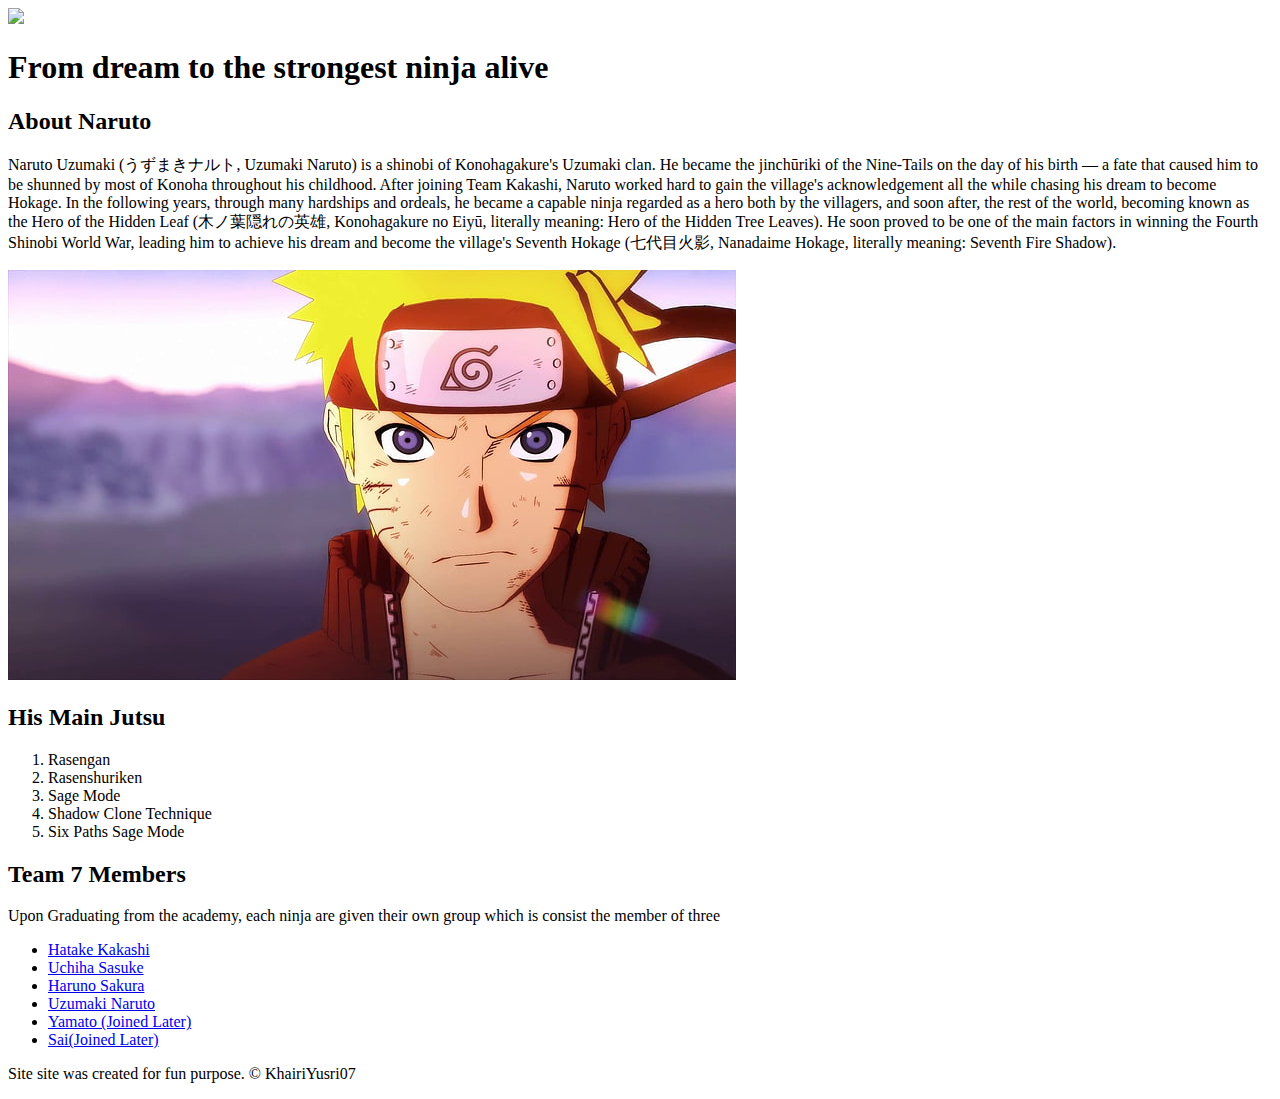
==== index.html @ 047dce58 "Rename Index.html to index.html" ====
<!DOCTYPE html>
<html>
<head>
	<title>Naruto</title>
</head>
<body>
	<!-- Header Element-->
<header>
	<img src="img/header.jpg">
	<h1>From dream to the strongest ninja alive</h1>
</header>

	<!-- Main Element -->
	<main>
		<h2>About Naruto</h2>
		<p>Naruto Uzumaki (うずまきナルト, Uzumaki Naruto) is a shinobi of Konohagakure's Uzumaki clan. He became the jinchūriki of the Nine-Tails on the day of his birth — a fate that caused him to be shunned by most of Konoha throughout his childhood. After joining Team Kakashi, Naruto worked hard to gain the village's acknowledgement all the while chasing his dream to become Hokage. In the following years, through many hardships and ordeals, he became a capable ninja regarded as a hero both by the villagers, and soon after, the rest of the world, becoming known as the Hero of the Hidden Leaf (木ノ葉隠れの英雄, Konohagakure no Eiyū, literally meaning: Hero of the Hidden Tree Leaves). He soon proved to be one of the main factors in winning the Fourth Shinobi World War, leading him to achieve his dream and become the village's Seventh Hokage (七代目火影, Nanadaime Hokage, literally meaning: Seventh Fire Shadow).</p>
		<img src="img/body.jpg">

		<h2>His Main Jutsu</h2>
		<ol>
			<li>Rasengan</li>
			<li>Rasenshuriken</li>
			<li>Sage Mode</li>
			<li>Shadow Clone Technique</li>
			<li>Six Paths Sage Mode</li>
		</ol>

		<h2>Team 7 Members</h2>
			<p>Upon Graduating from the academy, each ninja are given their own group which is consist the member of three</p>
		<ul>
		
			<li><a href="https://naruto.fandom.com/wiki/Kakashi_Hatake" title="Kakashi Site" target="blank">Hatake Kakashi</a> </li>
			<li><a href="https://naruto.fandom.com/wiki/Sasuke_Uchiha"target="blank">Uchiha Sasuke</a> </li>
			<li><a href="https://naruto.fandom.com/wiki/Sakura_Haruno"target="blank">Haruno Sakura</a> </li>
			<li><a href="https://naruto.fandom.com/wiki/Naruto_Uzumaki"target="blank">Uzumaki Naruto</a></li>
			<li><a href="https://naruto.fandom.com/wiki/Yamato"target="blank">Yamato (Joined Later)</a> </li>
			<li><a href="https://naruto.fandom.com/wiki/Sai"target="blank">Sai(Joined Later)</a> </li>
		</ul>
	</main>
	<!-- footer element -->
	<footer>
		<p>Site site was created for fun purpose. © KhairiYusri07 </p>

	</footer>
</body>
</html>
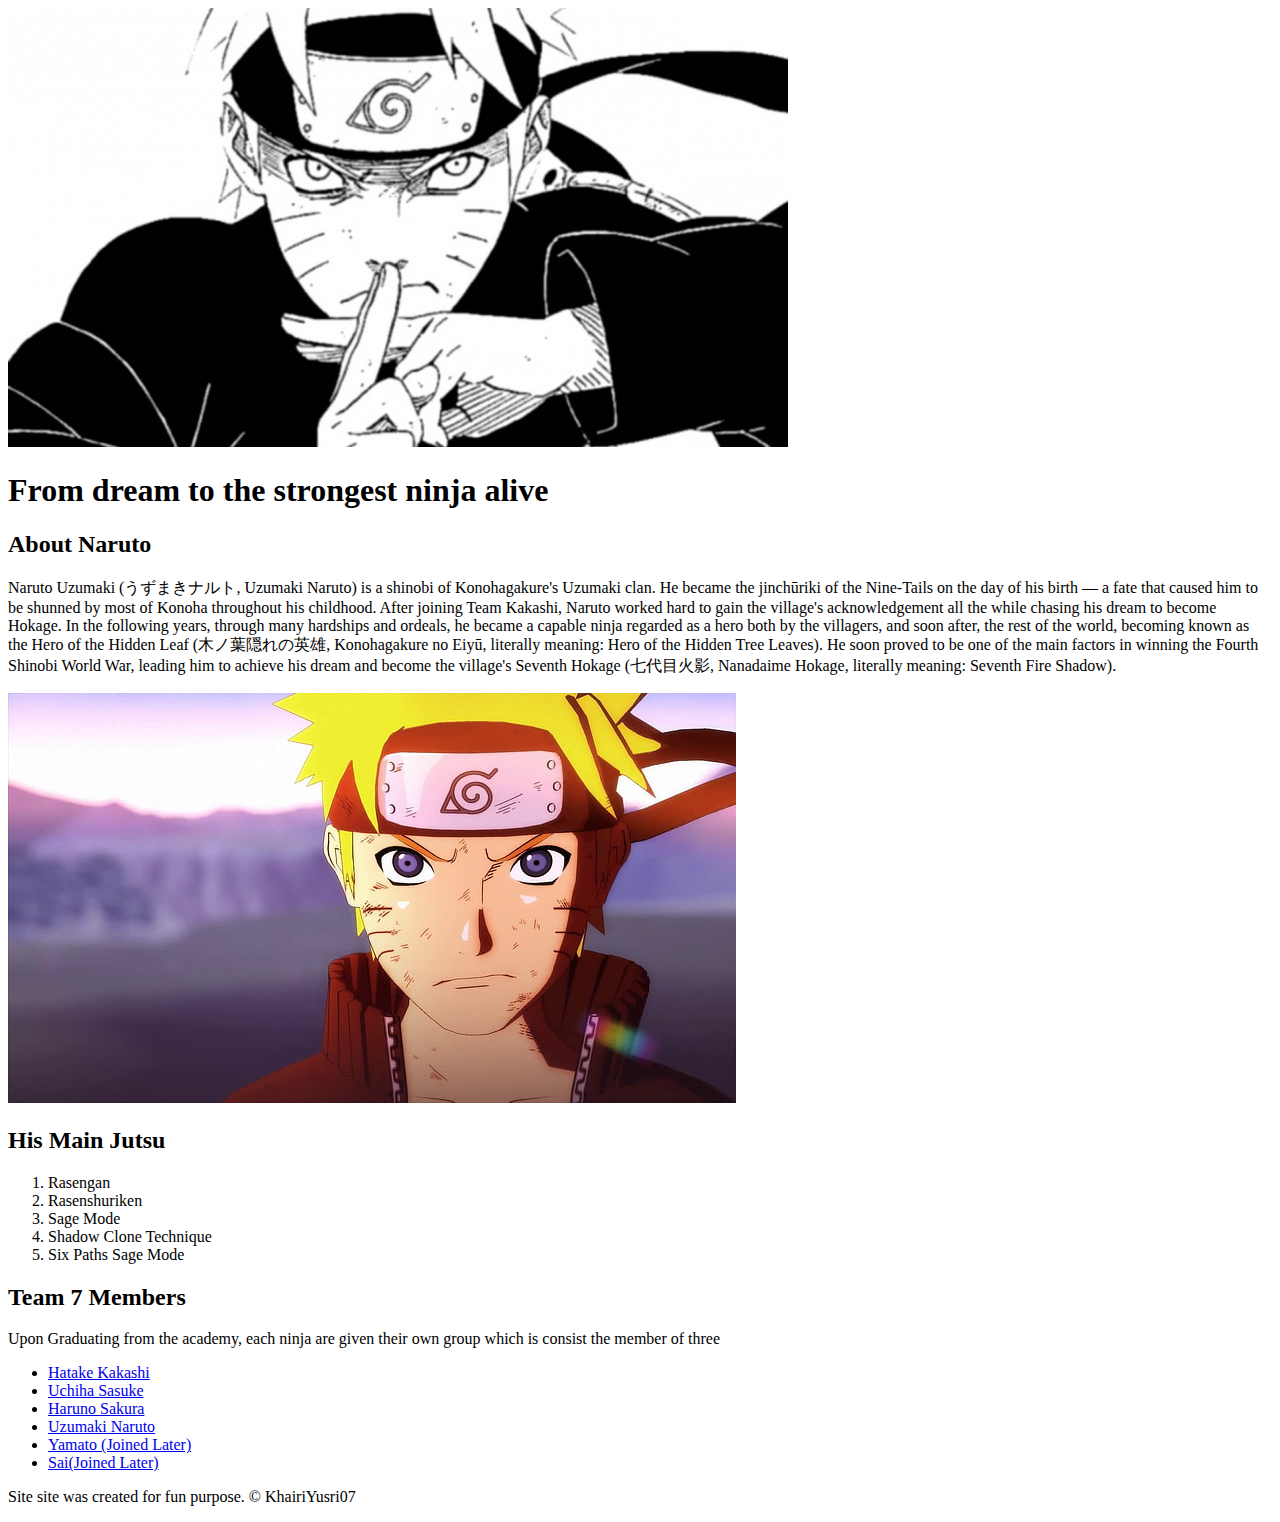
==== commit 11253ec7: "Update index.html" ====
--- a/index.html
+++ b/index.html
@@ -6,7 +6,7 @@
 <body>
 	<!-- Header Element-->
 <header>
-	<img src="img/header.jpg">
+	<img src="img/Header.jpg">
 	<h1>From dream to the strongest ninja alive</h1>
 </header>
 
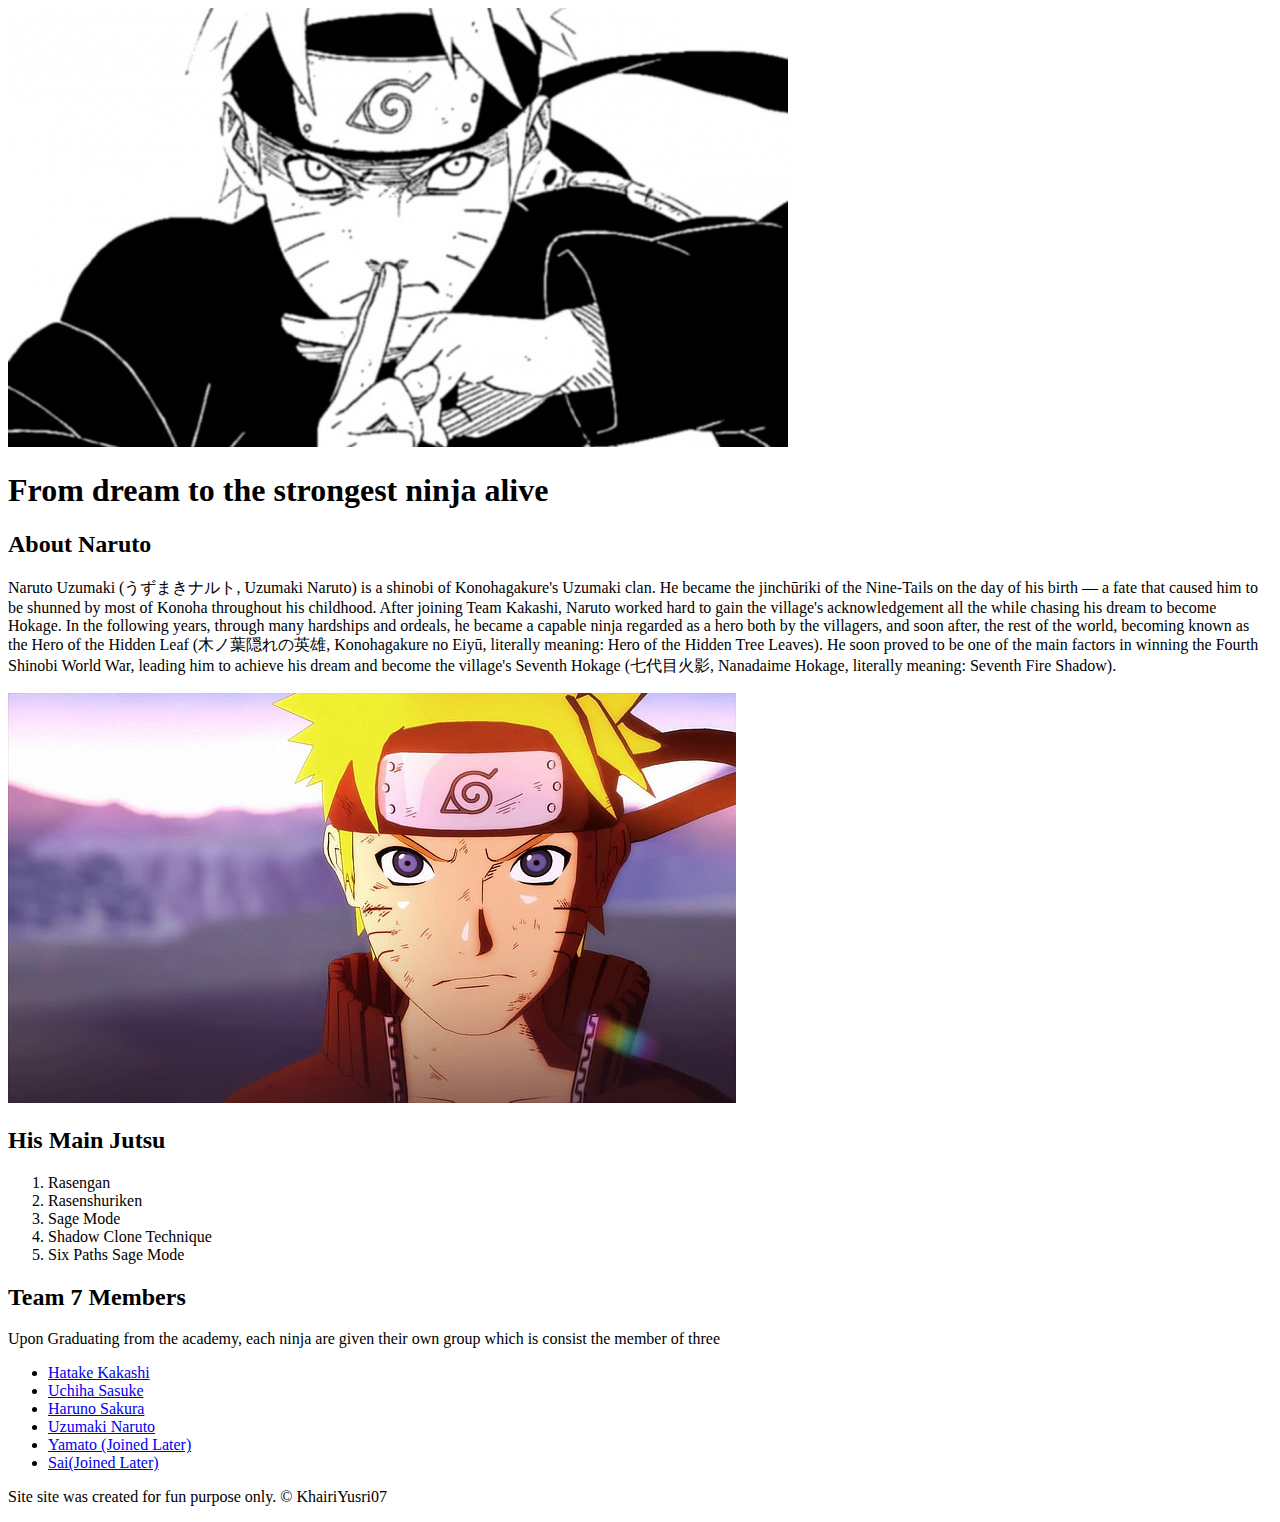
==== commit 0f2f8bfa: "Update index.html" ====
--- a/index.html
+++ b/index.html
@@ -39,7 +39,7 @@
 	</main>
 	<!-- footer element -->
 	<footer>
-		<p>Site site was created for fun purpose. © KhairiYusri07 </p>
+		<p>Site site was created for fun purpose only. © KhairiYusri07 </p>
 
 	</footer>
 </body>
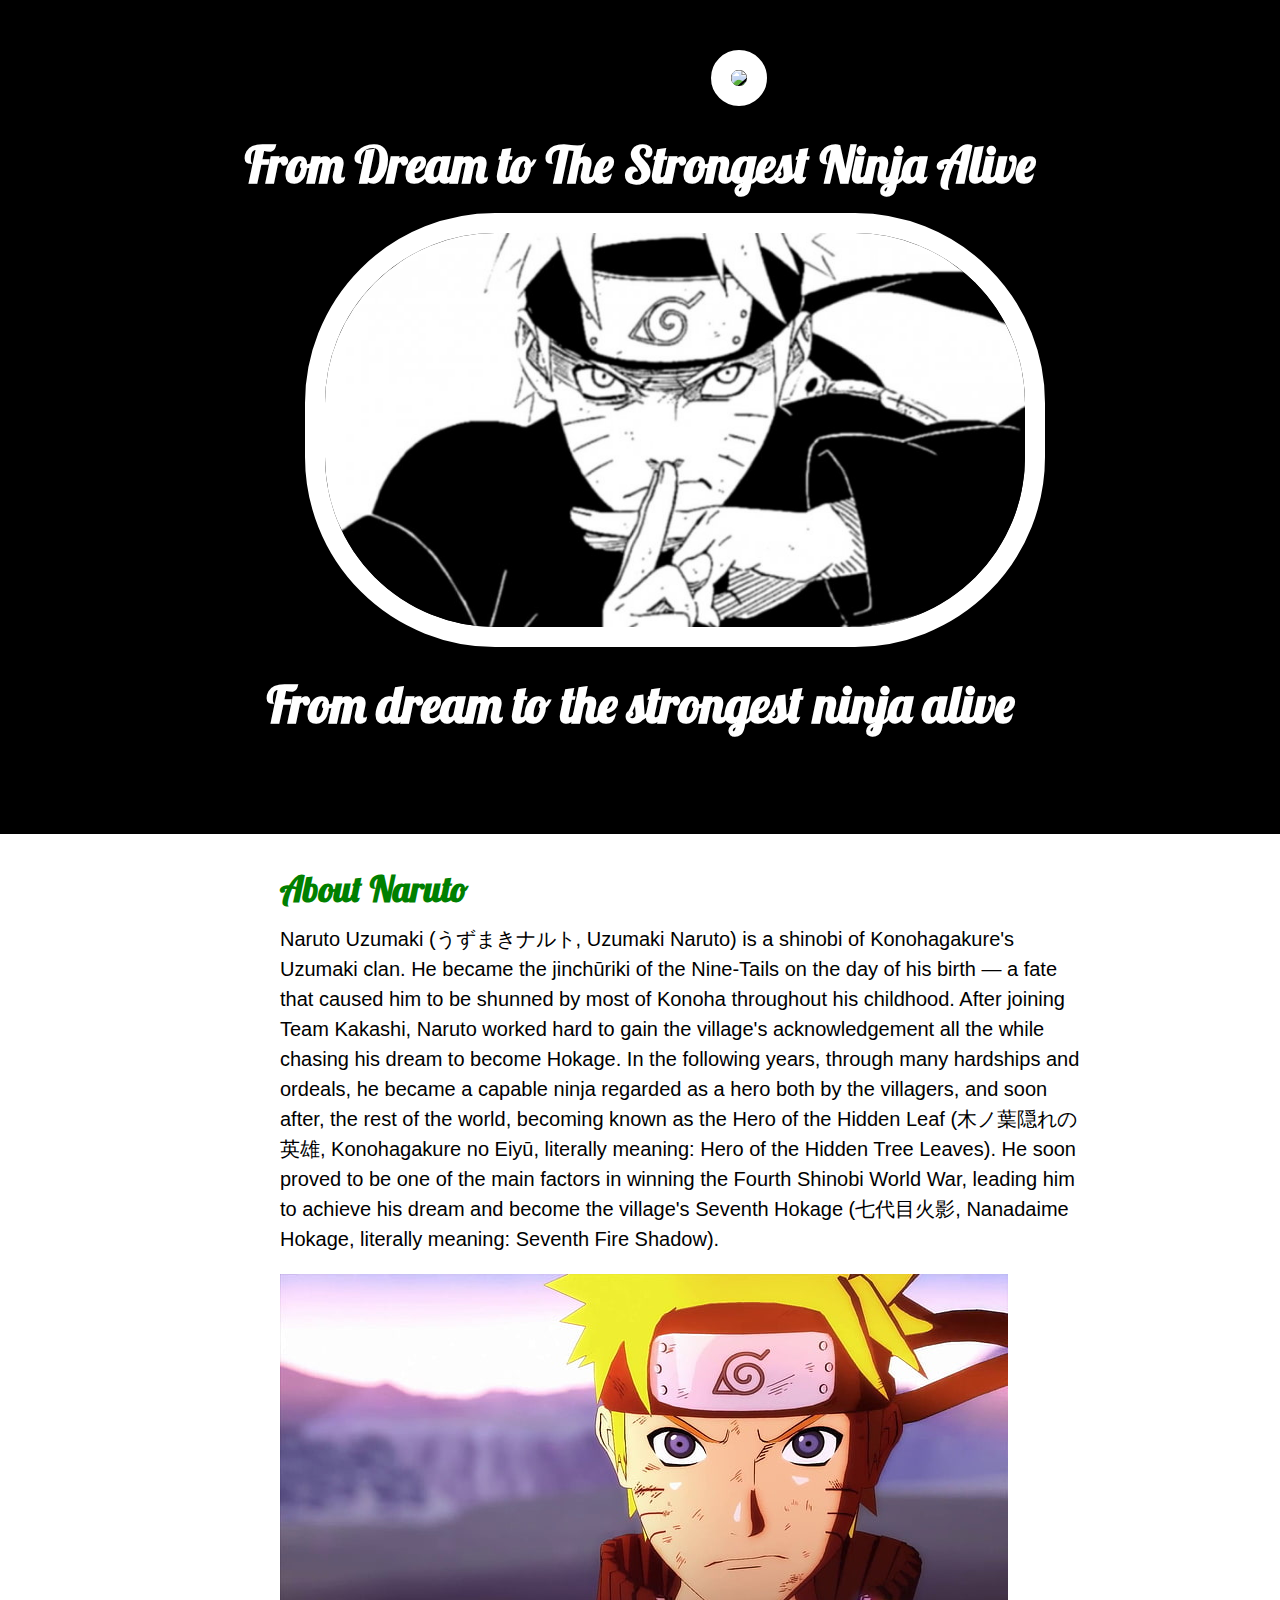
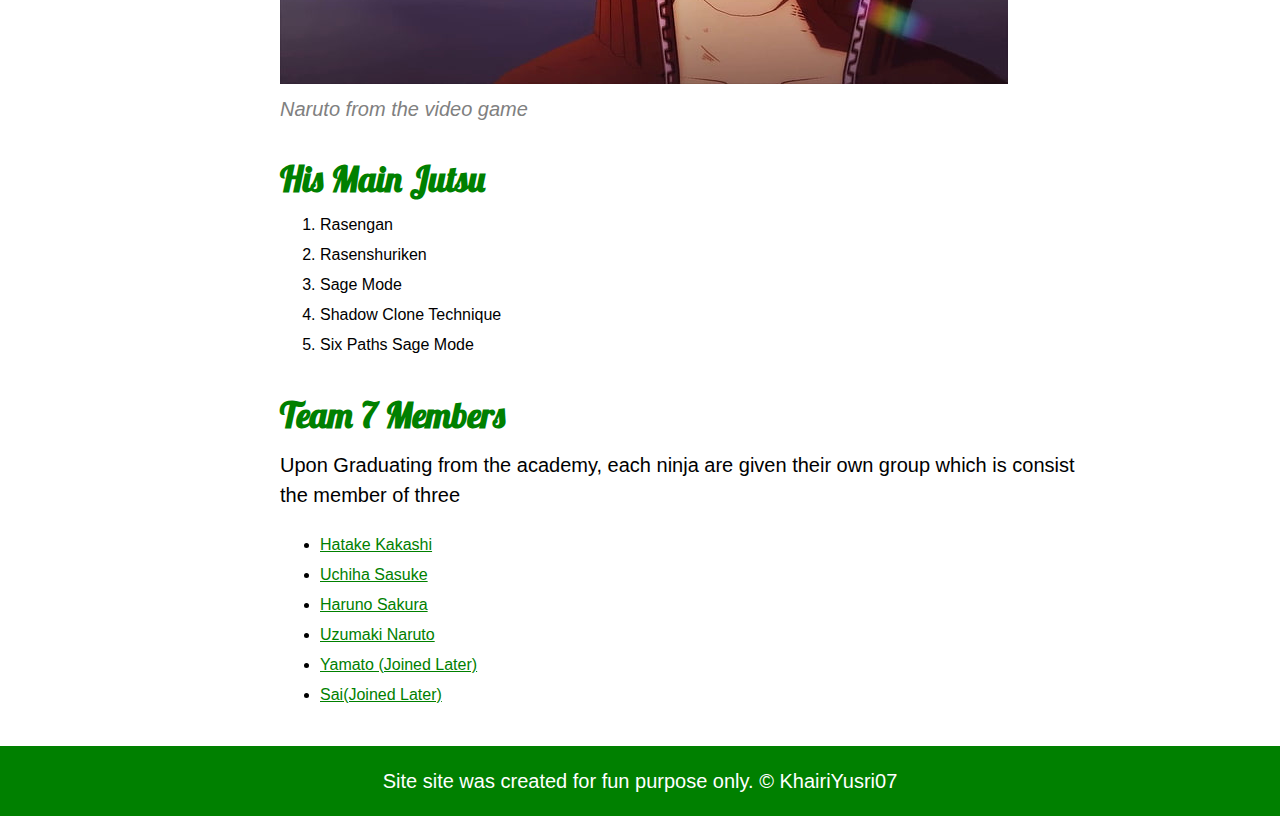
==== commit fc928301: "Create index.html" ====
--- a/index.html
+++ b/index.html
@@ -2,12 +2,21 @@
 <html>
 <head>
 	<title>Naruto</title>
+	<link rel="icont" type="text/css" href="img/header.jpg">
+	<link rel="preconnect" href="https://fonts.gstatic.com">
+<link href="https://fonts.googleapis.com/css2?family=Lobster&display=swap" rel="stylesheet">
+	<link rel="stylesheet" type="text/css" href="css/hero.css">
 </head>
 <body>
 	<!-- Header Element-->
 <header>
+<<<<<<< HEAD:Index.html
+	<img src="img/header.jpg">
+	<h1>From Dream to The Strongest Ninja Alive</h1>
+=======
 	<img src="img/Header.jpg">
 	<h1>From dream to the strongest ninja alive</h1>
+>>>>>>> 0f2f8bfa484852316abedfdab6e4be61cd1bebe7:index.html
 </header>
 
 	<!-- Main Element -->
@@ -15,6 +24,7 @@
 		<h2>About Naruto</h2>
 		<p>Naruto Uzumaki (うずまきナルト, Uzumaki Naruto) is a shinobi of Konohagakure's Uzumaki clan. He became the jinchūriki of the Nine-Tails on the day of his birth — a fate that caused him to be shunned by most of Konoha throughout his childhood. After joining Team Kakashi, Naruto worked hard to gain the village's acknowledgement all the while chasing his dream to become Hokage. In the following years, through many hardships and ordeals, he became a capable ninja regarded as a hero both by the villagers, and soon after, the rest of the world, becoming known as the Hero of the Hidden Leaf (木ノ葉隠れの英雄, Konohagakure no Eiyū, literally meaning: Hero of the Hidden Tree Leaves). He soon proved to be one of the main factors in winning the Fourth Shinobi World War, leading him to achieve his dream and become the village's Seventh Hokage (七代目火影, Nanadaime Hokage, literally meaning: Seventh Fire Shadow).</p>
 		<img src="img/body.jpg">
+		<p class="caption">Naruto from the video game</p>
 
 		<h2>His Main Jutsu</h2>
 		<ol>
--- a/css/hero.css
+++ b/css/hero.css
@@ -0,0 +1,74 @@
+body{
+	margin: 0;
+	font-family: 'Helvetica', 'Arial' , 'san-serif';
+	line-height: 30px
+}
+
+header{
+	background-color: black;
+	text-align:center;
+	padding-top: 50px; 
+	padding-bottom: 50px;
+}
+
+h1, h2{
+	font-family: 'Lobster', cursive;
+}
+
+header h1{
+	color: white;
+	font-size: 50px
+	
+}
+
+header img{
+	border-radius: 190px;
+    width: 700px;
+    border: 20px solid white;
+    }
+
+
+main{
+    	max-width: 800px;
+    	margin: 0 auto;
+    	padding: 0 20px 20px 100px;
+
+    }
+
+main img{
+	max-height: 100%
+}
+
+h2{
+	font-size: 35px;
+	color:green;
+	margin: 40px 0 0;
+}
+
+p{
+	font-size: 20px
+}
+
+a{
+	color: green;
+}
+
+a:hover{
+	color: blue
+}
+footer p{
+	margin: 0
+}
+
+footer{
+	background-color: green;
+	text-align: center;
+	padding: 20px;
+	color: white;
+}
+
+p.caption{
+	color: grey;
+	font-style: italic;
+	margin-top: 0;
+}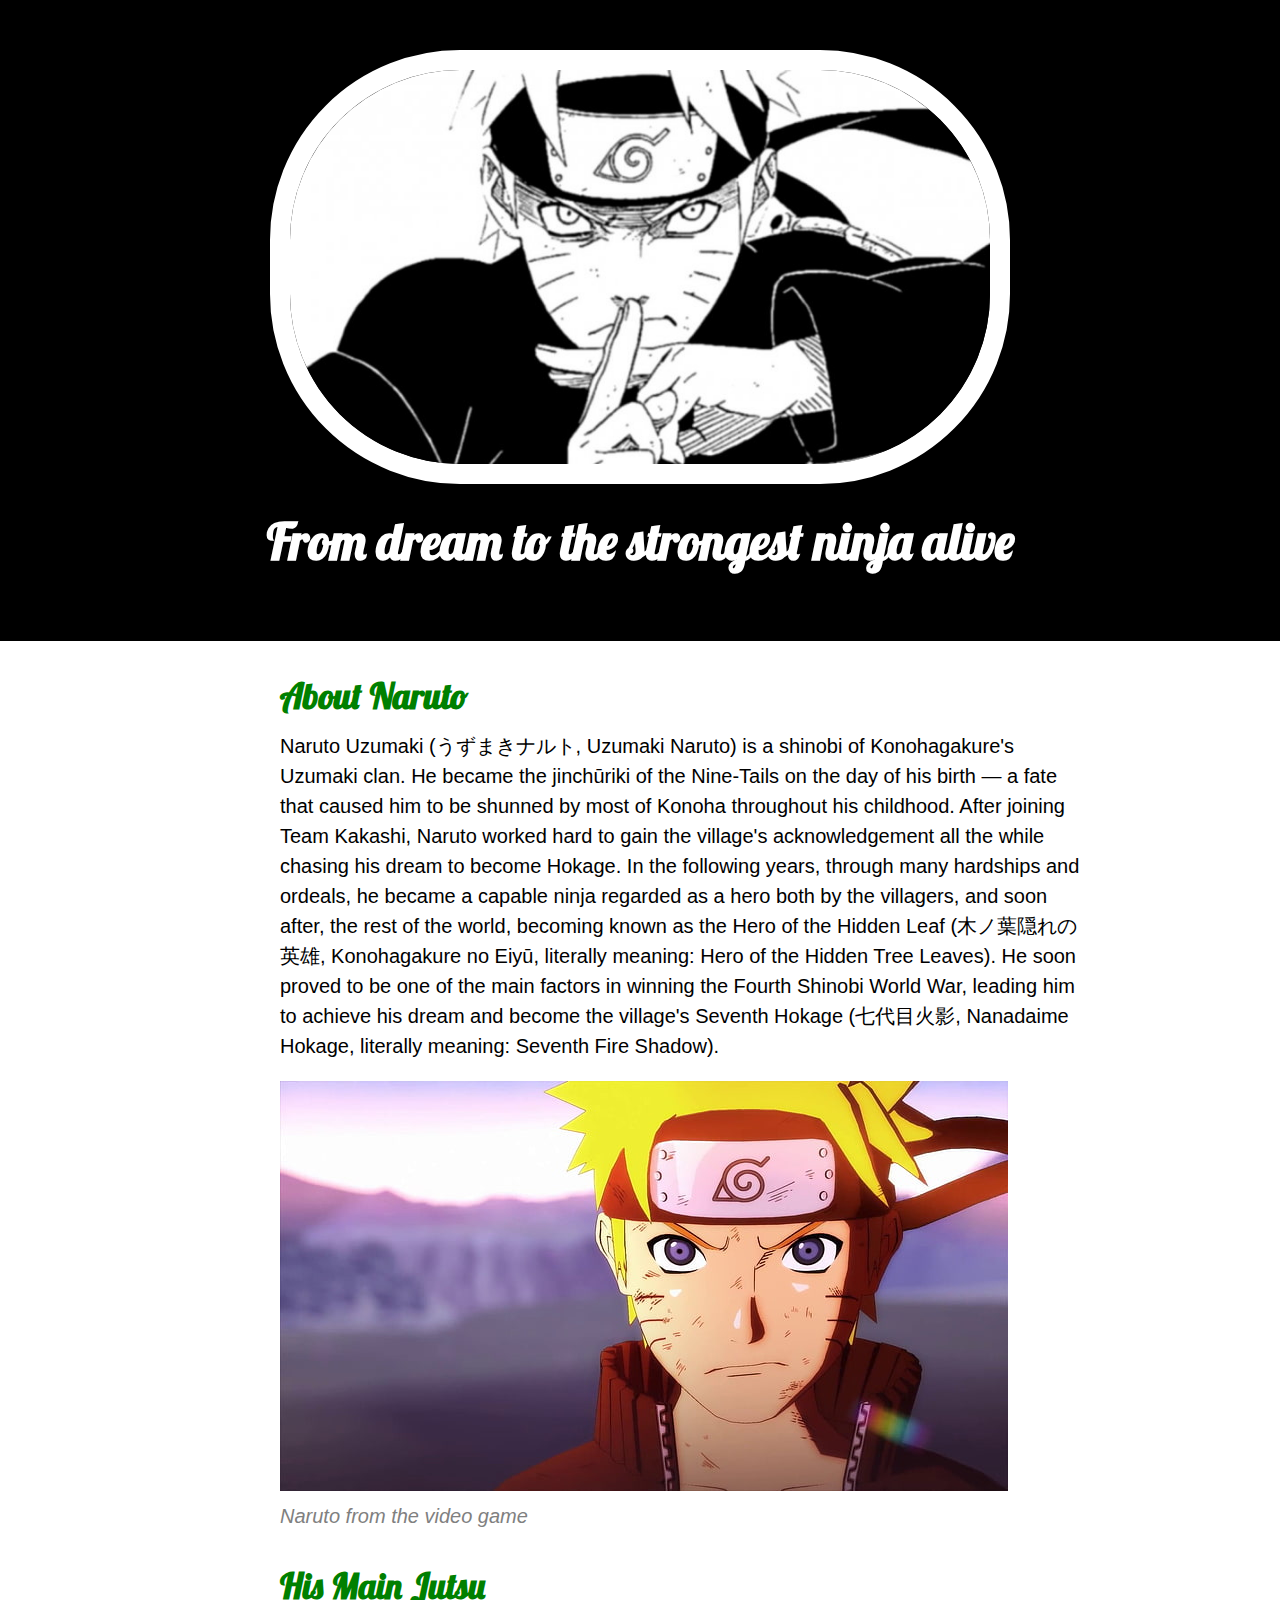
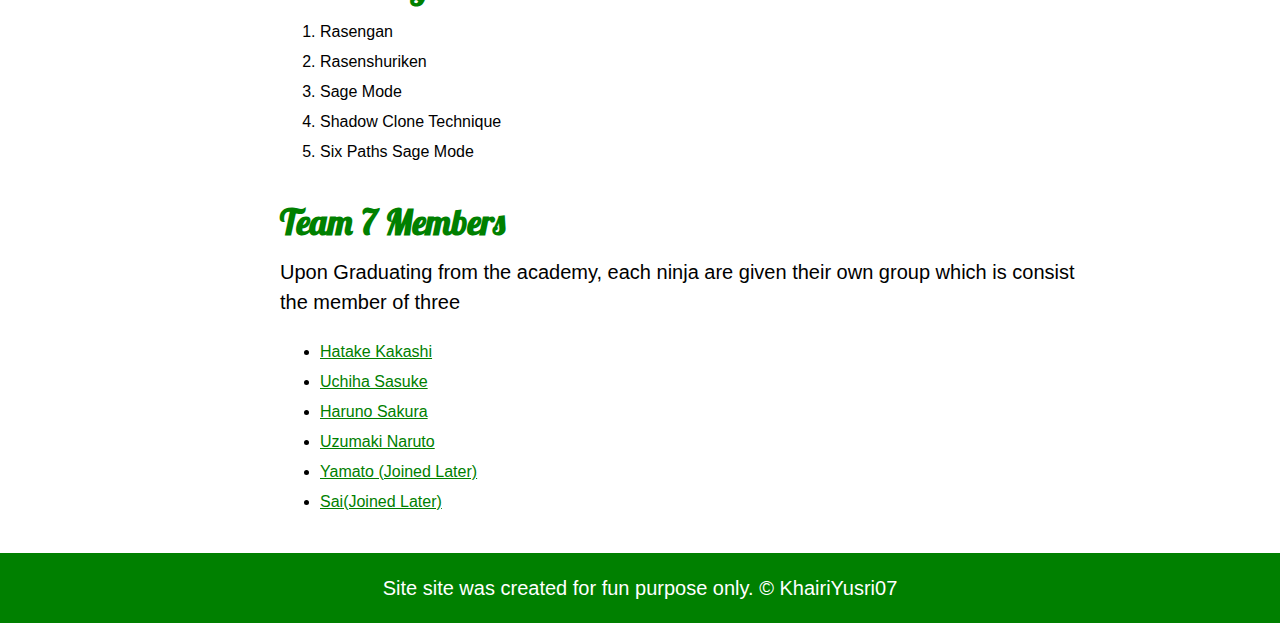
==== commit d067530a: "Update index.html" ====
--- a/index.html
+++ b/index.html
@@ -10,13 +10,10 @@
 <body>
 	<!-- Header Element-->
 <header>
-<<<<<<< HEAD:Index.html
-	<img src="img/header.jpg">
-	<h1>From Dream to The Strongest Ninja Alive</h1>
-=======
+
 	<img src="img/Header.jpg">
 	<h1>From dream to the strongest ninja alive</h1>
->>>>>>> 0f2f8bfa484852316abedfdab6e4be61cd1bebe7:index.html
+
 </header>
 
 	<!-- Main Element -->
